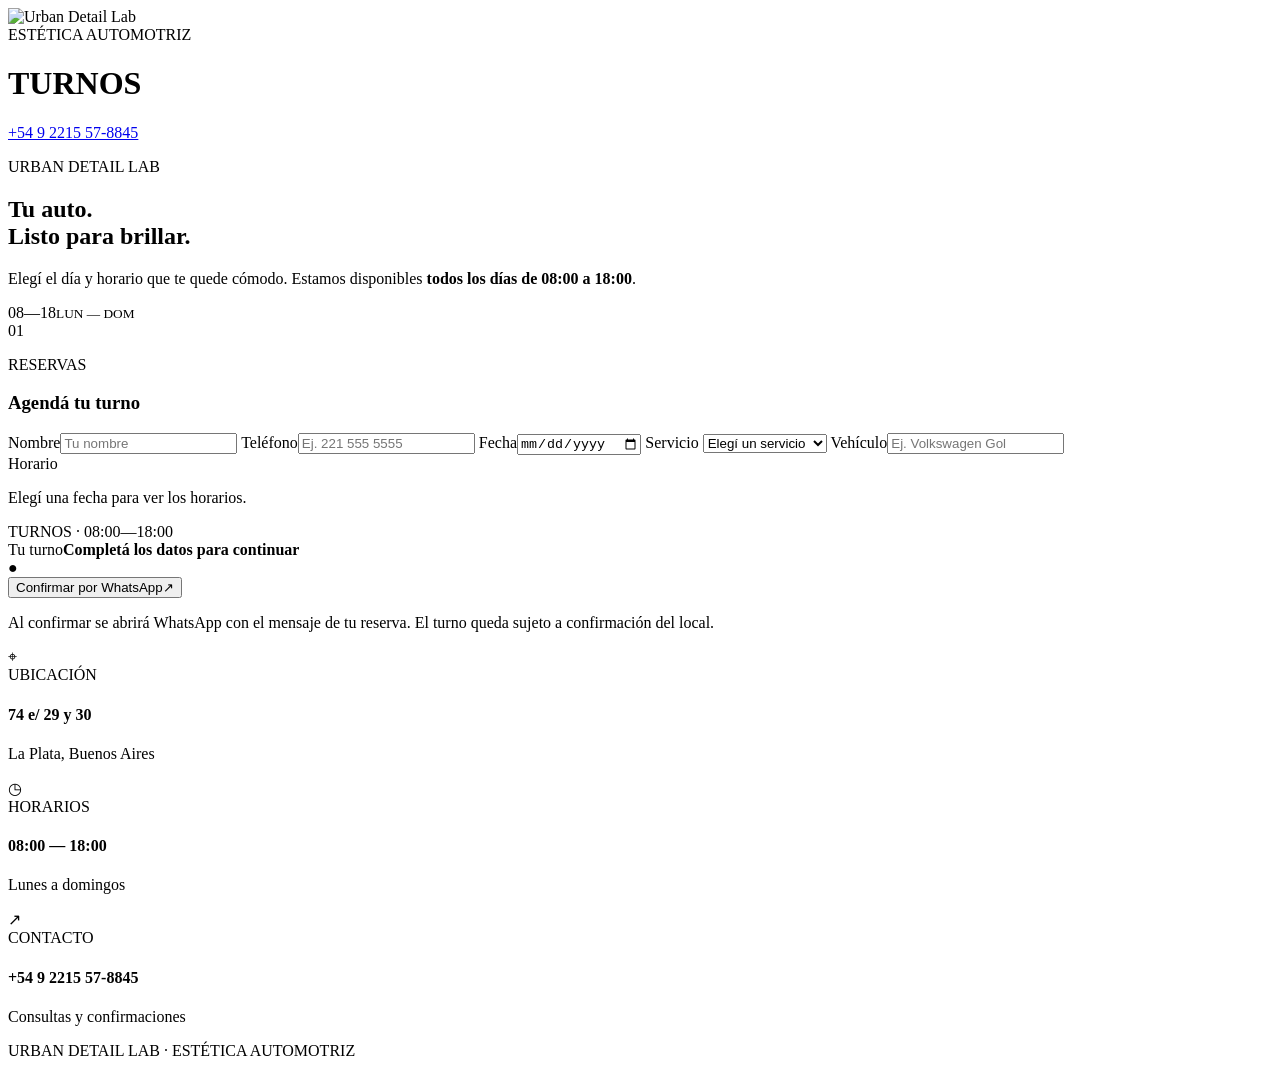
==== index.html @ a4838fc7 "Rename Urban Detail Lab _ Turnos.html to index.html" ====
<!DOCTYPE html>
<!-- saved from url=(0402)https://sdmntprbrazilsouth.oaiusercontent.com/files/00000000-08c0-820e-a028-bf7ad7a2a0b0/raw?se=2026-09-12T23%3A12%3A43Z&sp=r&sv=2026-02-06&sr=b&scid=9326da96-44a6-45e3-bb2a-b8cd0b112d69&skoid=127c13cb-e695-43ea-b6b2-0a863d41dbf7&sktid=a48cca56-e6da-484e-a814-9c849652bcb3&skt=2026-09-12T12%3A27%3A30Z&ske=2026-09-13T12%3A27%3A30Z&sks=b&skv=2026-02-06&sig=RZ0VmNKvYGBnaaeNAosqKssRUz5GHbS737ieljSKt7U%3D -->
<html lang="es"><head><meta http-equiv="Content-Type" content="text/html; charset=UTF-8">

<meta name="viewport" content="width=device-width, initial-scale=1.0">
<meta name="description" content="Urban Detail Lab — lavado y estética automotriz. Reservá tu turno online.">
<meta name="theme-color" content="#050b10">
<title>Urban Detail Lab | Turnos</title>
<link rel="icon" href="./Urban Detail Lab _ Turnos_files/logo.png" type="image/png">
<link rel="stylesheet" href="./Urban Detail Lab _ Turnos_files/styles.css">
</head>
<body>
<header class="topbar">
  <div class="brand">
    <img src="./Urban Detail Lab _ Turnos_files/logo.png" alt="Urban Detail Lab" class="brand-logo">
    <div>
      <span class="eyebrow">ESTÉTICA AUTOMOTRIZ</span>
      <h1>TURNOS</h1>
    </div>
  </div>
  <a class="contact-link" href="tel:+5492215578845">+54 9 2215 57-8845</a>
</header>

<main class="page">
<section class="hero">
  <div class="hero-copy">
    <p class="kicker">URBAN DETAIL LAB</p>
    <h2>Tu auto.<br><strong>Listo para brillar.</strong></h2>
    <p class="hero-text">Elegí el día y horario que te quede cómodo. Estamos disponibles <strong>todos los días de 08:00 a 18:00</strong>.</p>
  </div>
  <div class="hero-badge"><span>08—18</span><small>LUN — DOM</small></div>
</section>

<section class="booking-card" id="turnos">
  <div class="section-heading">
    <span class="section-number">01</span>
    <div><p class="kicker">RESERVAS</p><h3>Agendá tu turno</h3></div>
  </div>

  <form id="bookingForm" novalidate="">
    <div class="field-grid">
      <label class="field"><span>Nombre</span><input id="name" type="text" placeholder="Tu nombre" autocomplete="name" required=""></label>
      <label class="field"><span>Teléfono</span><input id="phone" type="tel" placeholder="Ej. 221 555 5555" autocomplete="tel" required=""></label>
      <label class="field"><span>Fecha</span><input id="date" type="date" required=""></label>
      <label class="field"><span>Servicio</span>
        <select id="service" required="">
          <option value="" selected="" disabled="">Elegí un servicio</option>
          <option>Lavado exterior</option>
          <option>Lavado completo</option>
          <option>Interior + exterior</option>
          <option>Detailing</option>
        </select>
      </label>
      <label class="field field-full"><span>Vehículo</span><input id="vehicle" type="text" placeholder="Ej. Volkswagen Gol"></label>
    </div>

    <div class="slot-area">
      <div class="slot-title">
        <div><span class="field-label">Horario</span><p id="slotHint">Elegí una fecha para ver los horarios.</p></div>
        <span class="live-dot">TURNOS · 08:00—18:00</span>
      </div>
      <div id="slots" class="slots" aria-live="polite"></div>
      <input id="time" type="hidden" required="">
    </div>

    <div class="summary" id="summary">
      <div><span>Tu turno</span><strong id="summaryText">Completá los datos para continuar</strong></div>
      <span class="summary-mark">●</span>
    </div>

    <button class="primary-btn" type="submit"><span>Confirmar por WhatsApp</span><span class="arrow">↗</span></button>
    <p class="form-note">Al confirmar se abrirá WhatsApp con el mensaje de tu reserva. El turno queda sujeto a confirmación del local.</p>
  </form>
</section>

<section class="info-grid">
  <article class="info-card"><span class="info-icon">⌖</span><div><span class="kicker">UBICACIÓN</span><h4>74 e/ 29 y 30</h4><p>La Plata, Buenos Aires</p></div></article>
  <article class="info-card"><span class="info-icon">◷</span><div><span class="kicker">HORARIOS</span><h4>08:00 — 18:00</h4><p>Lunes a domingos</p></div></article>
  <article class="info-card"><span class="info-icon">↗</span><div><span class="kicker">CONTACTO</span><h4>+54 9 2215 57-8845</h4><p>Consultas y confirmaciones</p></div></article>
</section>
</main>

<footer><img src="./Urban Detail Lab _ Turnos_files/logo.png" alt="" class="footer-logo"><span>URBAN DETAIL LAB · ESTÉTICA AUTOMOTRIZ</span></footer>
<script src="./Urban Detail Lab _ Turnos_files/script.js.descarga"></script>


</body></html>
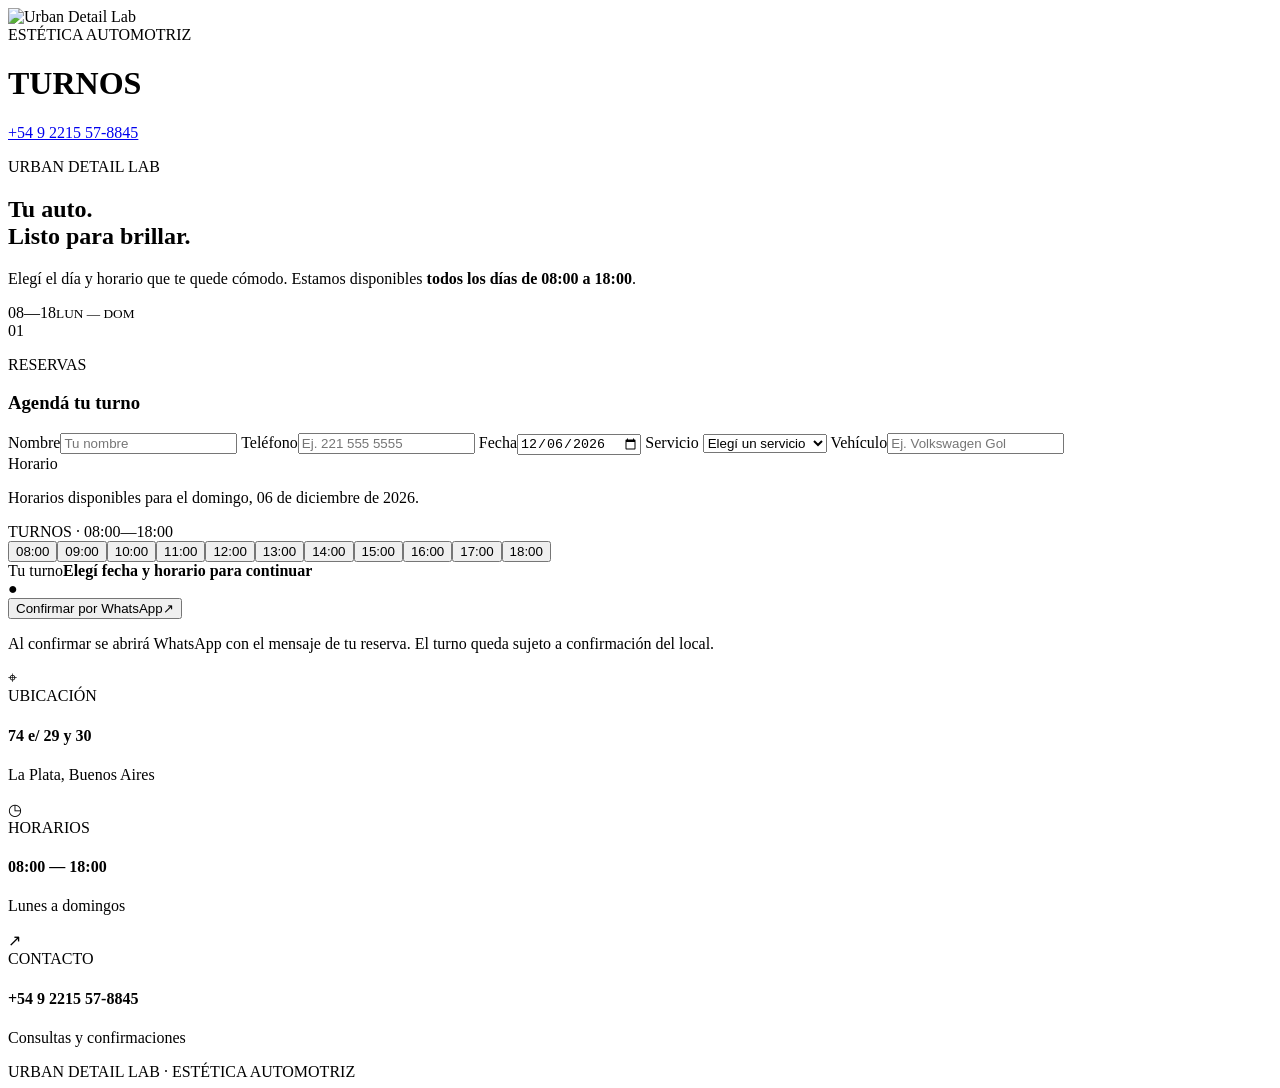
==== commit 6a8a77fa: "Update index.html" ====
--- a/index.html
+++ b/index.html
@@ -81,7 +81,6 @@
 </main>
 
 <footer><img src="./Urban Detail Lab _ Turnos_files/logo.png" alt="" class="footer-logo"><span>URBAN DETAIL LAB · ESTÉTICA AUTOMOTRIZ</span></footer>
-<script src="./Urban Detail Lab _ Turnos_files/script.js.descarga"></script>
-
+<script src="./script.js"></script>
 
 </body></html>
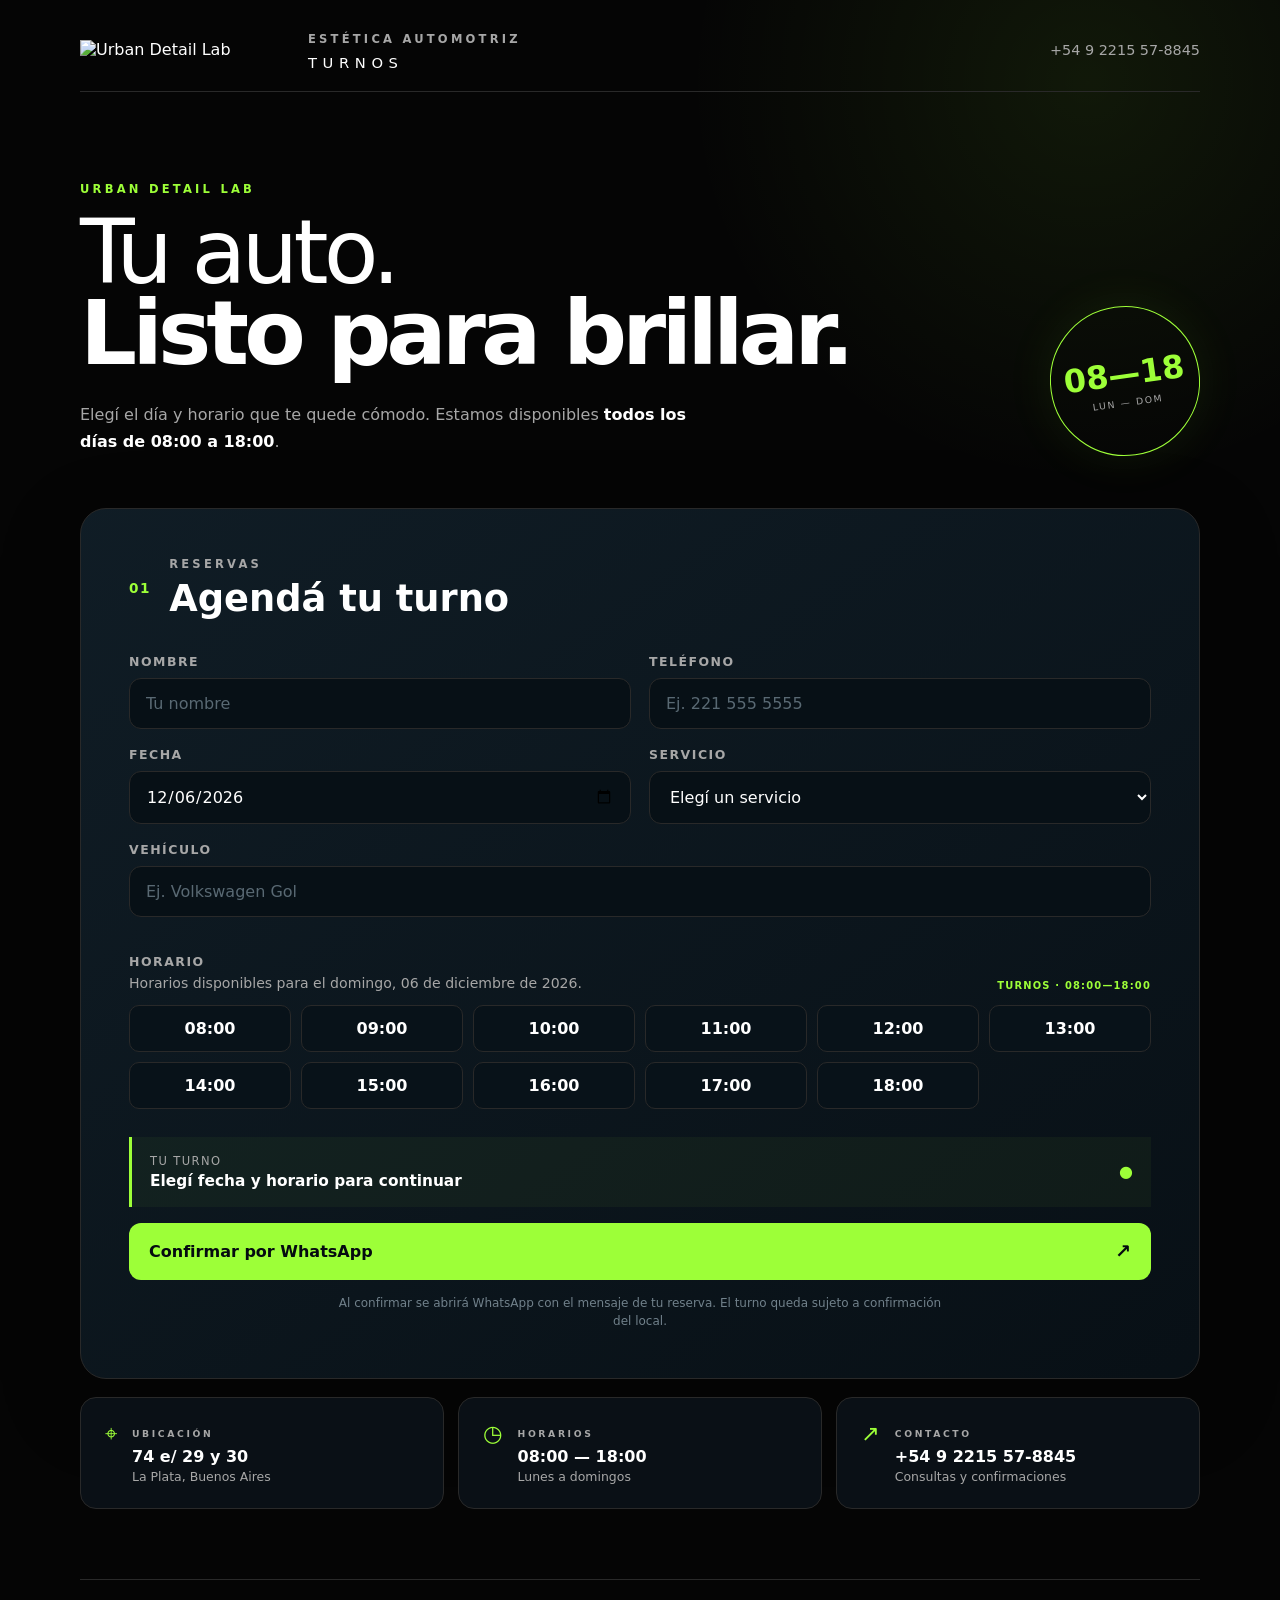
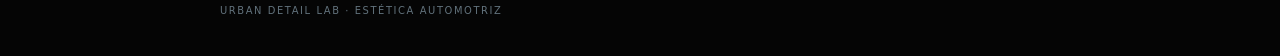
==== commit bc1404c5: "Update index.html" ====
--- a/index.html
+++ b/index.html
@@ -7,7 +7,7 @@
 <meta name="theme-color" content="#050b10">
 <title>Urban Detail Lab | Turnos</title>
 <link rel="icon" href="./Urban Detail Lab _ Turnos_files/logo.png" type="image/png">
-<link rel="stylesheet" href="./Urban Detail Lab _ Turnos_files/styles.css">
+<link rel="stylesheet" href="./styles.css">
 </head>
 <body>
 <header class="topbar">
--- a/styles.css
+++ b/styles.css
@@ -0,0 +1,12 @@
+:root{--bg:#050505;--panel:#111111;--line:#292929;--text:#ffffff;--muted:#a7a7a7;--green:#9dff38;--green2:#b8ff72}
+*{box-sizing:border-box}html{scroll-behavior:smooth}body{margin:0;background:radial-gradient(circle at 85% 5%,rgba(157,255,56,.08),transparent 25rem),var(--bg);color:var(--text);font-family:Inter,ui-sans-serif,system-ui,-apple-system,BlinkMacSystemFont,"Segoe UI",sans-serif;min-height:100vh}a{color:inherit}
+.topbar{width:min(1120px,calc(100% - 40px));margin:auto;padding:28px 0 20px;display:flex;justify-content:space-between;align-items:center;gap:24px;border-bottom:1px solid var(--line)}.brand{display:flex;align-items:center;gap:18px}.brand-logo{width:210px;height:auto;max-height:76px;object-fit:contain}.eyebrow,.kicker{letter-spacing:.28em;color:var(--muted);font-size:.72rem;font-weight:700}.brand h1{margin:7px 0 0;font-size:.92rem;letter-spacing:.38em;font-weight:500}.contact-link{text-decoration:none;color:var(--muted);font-size:.9rem;white-space:nowrap}.contact-link:hover{color:var(--green)}
+.page{width:min(1120px,calc(100% - 40px));margin:auto;padding:56px 0 70px}.hero{min-height:300px;display:grid;grid-template-columns:1fr auto;align-items:end;gap:40px;padding:34px 0 52px}.hero .kicker{color:var(--green);margin:0 0 16px}.hero h2{font-size:clamp(3rem,7vw,6.5rem);line-height:.9;letter-spacing:-.055em;margin:0;font-weight:300}.hero h2 strong{font-weight:800}.hero-text{max-width:610px;color:var(--muted);line-height:1.7;margin:28px 0 0;font-size:1rem}.hero-text strong{color:var(--text)}.hero-badge{width:150px;height:150px;border:1px solid var(--green);border-radius:50%;display:grid;place-items:center;align-content:center;transform:rotate(-8deg);box-shadow:0 0 50px rgba(157,255,56,.08)}.hero-badge span{font-size:2rem;font-weight:800;color:var(--green)}.hero-badge small{letter-spacing:.18em;color:var(--muted);font-size:.58rem;margin-top:4px}
+.booking-card{background:linear-gradient(145deg,rgba(16,29,38,.98),rgba(8,16,22,.98));border:1px solid var(--line);border-radius:26px;padding:clamp(24px,5vw,48px);box-shadow:0 25px 80px rgba(0,0,0,.25)}.section-heading{display:flex;gap:18px;align-items:center;margin-bottom:34px}.section-number{color:var(--green);font-weight:800;font-size:.85rem;letter-spacing:.12em}.section-heading .kicker{margin:0 0 6px}.section-heading h3{margin:0;font-size:clamp(1.6rem,4vw,2.3rem)}
+.field-grid{display:grid;grid-template-columns:repeat(2,1fr);gap:18px}.field{display:grid;gap:9px}.field-full{grid-column:1/-1}.field>span,.field-label{color:var(--muted);font-size:.78rem;letter-spacing:.12em;text-transform:uppercase;font-weight:700}input,select{width:100%;border:1px solid var(--line);background:#071016;color:var(--text);border-radius:12px;padding:15px 16px;font:inherit;outline:none;transition:border .2s,box-shadow .2s}input::placeholder{color:#596973}input:focus,select:focus{border-color:rgba(157,255,56,.7);box-shadow:0 0 0 3px rgba(157,255,56,.08)}select option{background:#071016}
+.slot-area{margin-top:34px}.slot-title{display:flex;justify-content:space-between;align-items:end;gap:20px;margin-bottom:14px}.slot-title p{color:var(--muted);margin:5px 0 0;font-size:.88rem}.live-dot{color:var(--green);font-size:.62rem;font-weight:800;letter-spacing:.12em;white-space:nowrap}.slots{display:grid;grid-template-columns:repeat(6,1fr);gap:10px}.slot{border:1px solid var(--line);background:#081219;color:var(--text);border-radius:10px;padding:13px 8px;cursor:pointer;font:inherit;font-weight:700;transition:.18s ease}.slot:hover{border-color:var(--green);transform:translateY(-1px)}.slot.selected{background:var(--green);border-color:var(--green);color:#050b10}
+.summary{margin:28px 0 16px;padding:17px 18px;border-left:3px solid var(--green);background:rgba(157,255,56,.045);display:flex;justify-content:space-between;align-items:center;gap:15px}.summary span:first-child{display:block;color:var(--muted);font-size:.72rem;letter-spacing:.12em;text-transform:uppercase}.summary strong{display:block;margin-top:4px;font-size:.96rem}.summary-mark{color:var(--green)}.primary-btn{width:100%;border:0;background:var(--green);color:#050b10;padding:17px 20px;border-radius:12px;font:inherit;font-weight:850;display:flex;justify-content:space-between;align-items:center;cursor:pointer;transition:transform .18s,background .18s}.primary-btn:hover{background:var(--green2);transform:translateY(-1px)}.arrow{font-size:1.2rem}.form-note{text-align:center;color:#71818b;font-size:.75rem;line-height:1.5;margin:14px auto 0;max-width:620px}
+.info-grid{display:grid;grid-template-columns:repeat(3,1fr);gap:14px;margin-top:18px}.info-card{background:rgba(12,21,28,.75);border:1px solid var(--line);border-radius:16px;padding:24px;display:flex;gap:15px;align-items:flex-start}.info-icon{color:var(--green);font-size:1.4rem;line-height:1}.info-card .kicker{font-size:.58rem}.info-card h4{margin:6px 0 3px;font-size:1rem}.info-card p{margin:0;color:var(--muted);font-size:.78rem}
+footer{border-top:1px solid var(--line);width:min(1120px,calc(100% - 40px));margin:auto;padding:25px 0 40px;display:flex;align-items:center;gap:15px;color:#61717b;font-size:.62rem;letter-spacing:.16em}.footer-logo{width:125px;height:auto}
+@media(max-width:760px){.topbar{align-items:flex-start;flex-direction:column}.brand-logo{width:190px}.contact-link{font-size:.8rem}.page{padding-top:30px}.hero{grid-template-columns:1fr;min-height:0;padding-bottom:35px}.hero-badge{width:100px;height:100px;margin-left:auto}.hero-badge span{font-size:1.35rem}.hero-badge small{font-size:.48rem}.field-grid{grid-template-columns:1fr}.field-full{grid-column:auto}.slots{grid-template-columns:repeat(3,1fr)}.slot-title{align-items:flex-start;flex-direction:column}.info-grid{grid-template-columns:1fr}footer{flex-direction:column;align-items:flex-start}}
+@media(max-width:420px){.topbar,.page,footer{width:min(100% - 24px,1120px)}.hero h2{font-size:3.25rem}.booking-card{border-radius:20px;padding:20px 16px}}
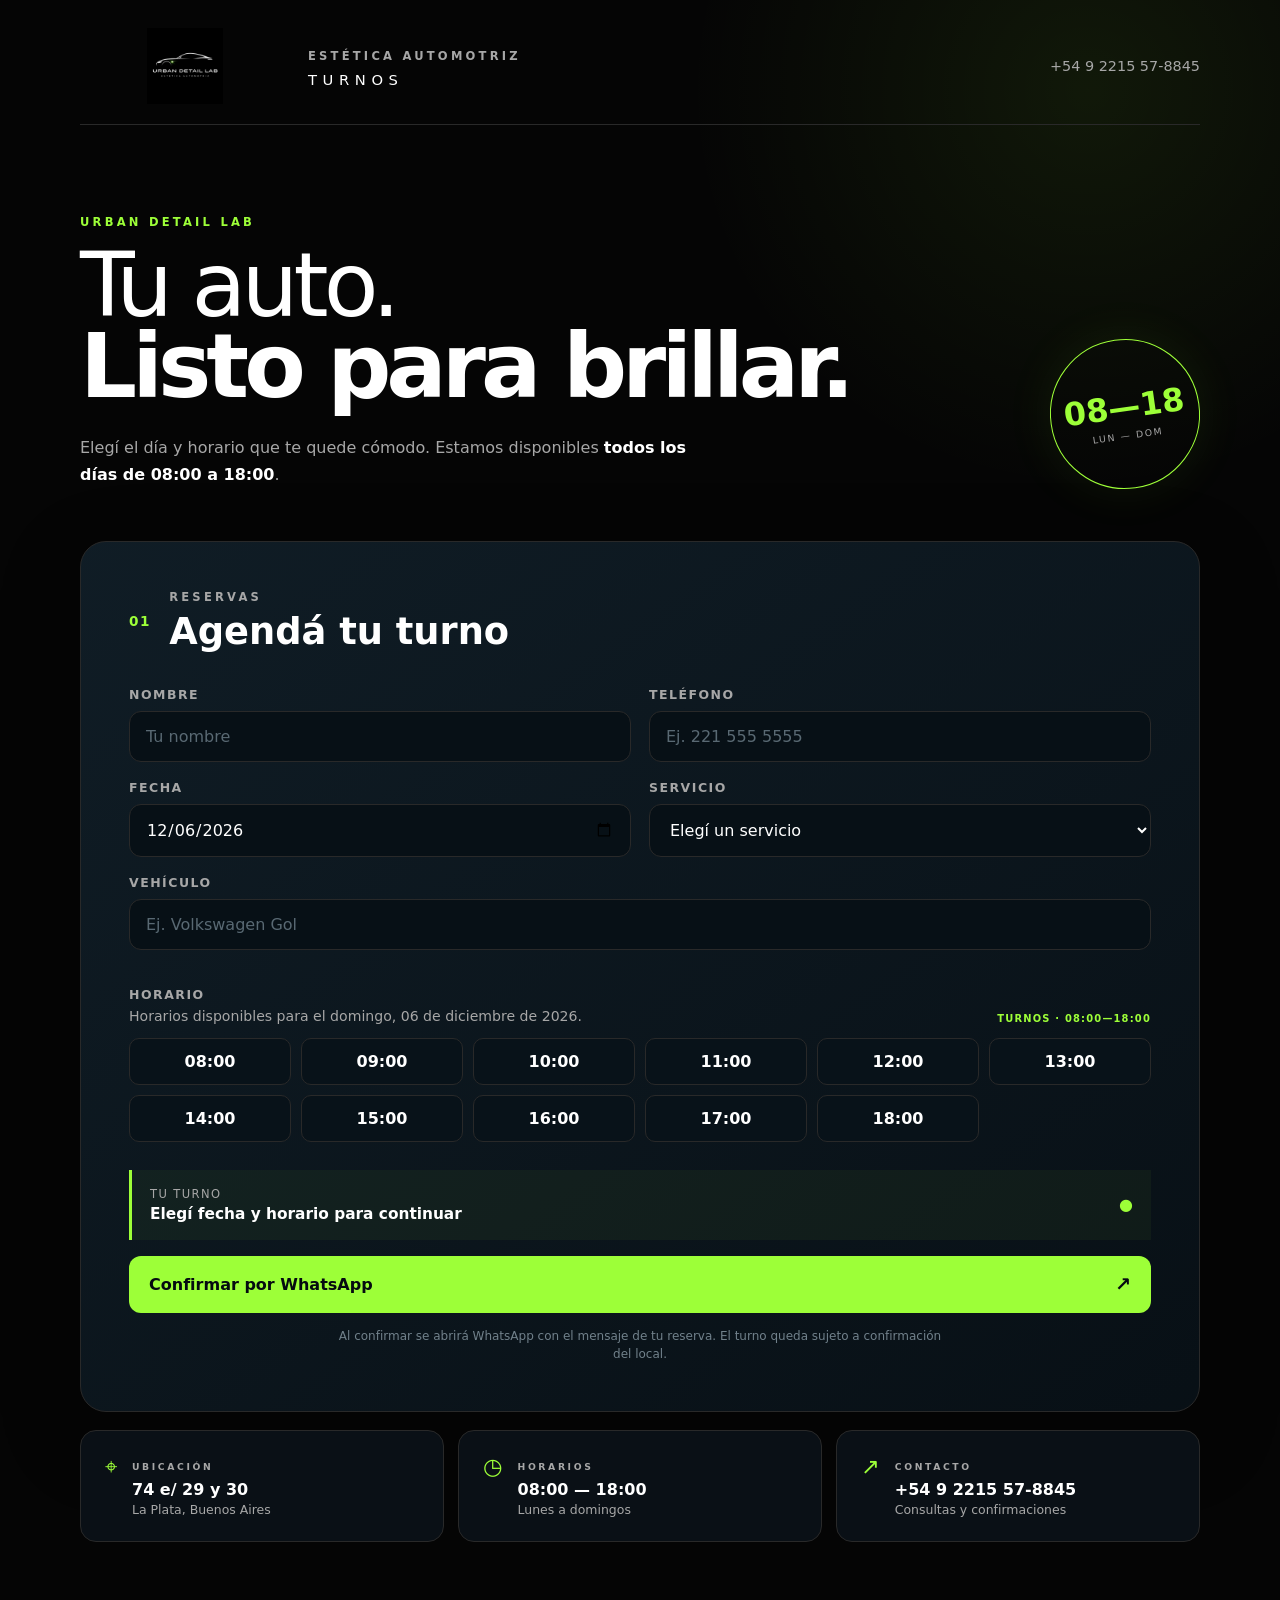
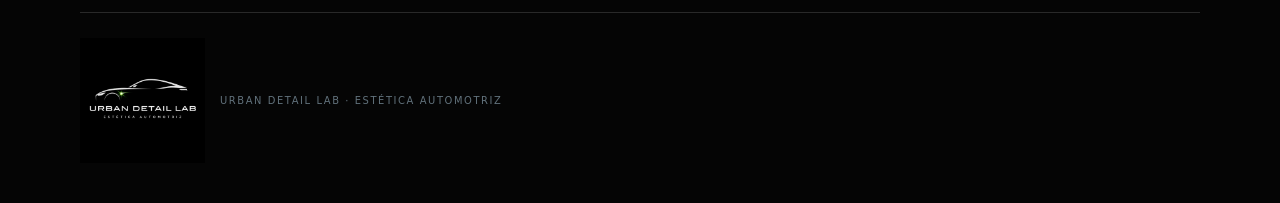
==== commit a0ad6b7f: "Update index.html" ====
--- a/index.html
+++ b/index.html
@@ -6,13 +6,13 @@
 <meta name="description" content="Urban Detail Lab — lavado y estética automotriz. Reservá tu turno online.">
 <meta name="theme-color" content="#050b10">
 <title>Urban Detail Lab | Turnos</title>
-<link rel="icon" href="./Urban Detail Lab _ Turnos_files/logo.png" type="image/png">
+<link rel="icon" href="de37a30c-5ea3-4801-a859-ef2754d89252.jfif" type="image/png">
 <link rel="stylesheet" href="./styles.css">
 </head>
 <body>
 <header class="topbar">
   <div class="brand">
-    <img src="./Urban Detail Lab _ Turnos_files/logo.png" alt="Urban Detail Lab" class="brand-logo">
+    <img src="de37a30c-5ea3-4801-a859-ef2754d89252.jfif" alt="Urban Detail Lab" class="brand-logo">
     <div>
       <span class="eyebrow">ESTÉTICA AUTOMOTRIZ</span>
       <h1>TURNOS</h1>
@@ -80,7 +80,7 @@
 </section>
 </main>
 
-<footer><img src="./Urban Detail Lab _ Turnos_files/logo.png" alt="" class="footer-logo"><span>URBAN DETAIL LAB · ESTÉTICA AUTOMOTRIZ</span></footer>
+<footer><img src="de37a30c-5ea3-4801-a859-ef2754d89252.jfif" alt="" class="footer-logo"><span>URBAN DETAIL LAB · ESTÉTICA AUTOMOTRIZ</span></footer>
 <script src="./script.js"></script>
 
 </body></html>
